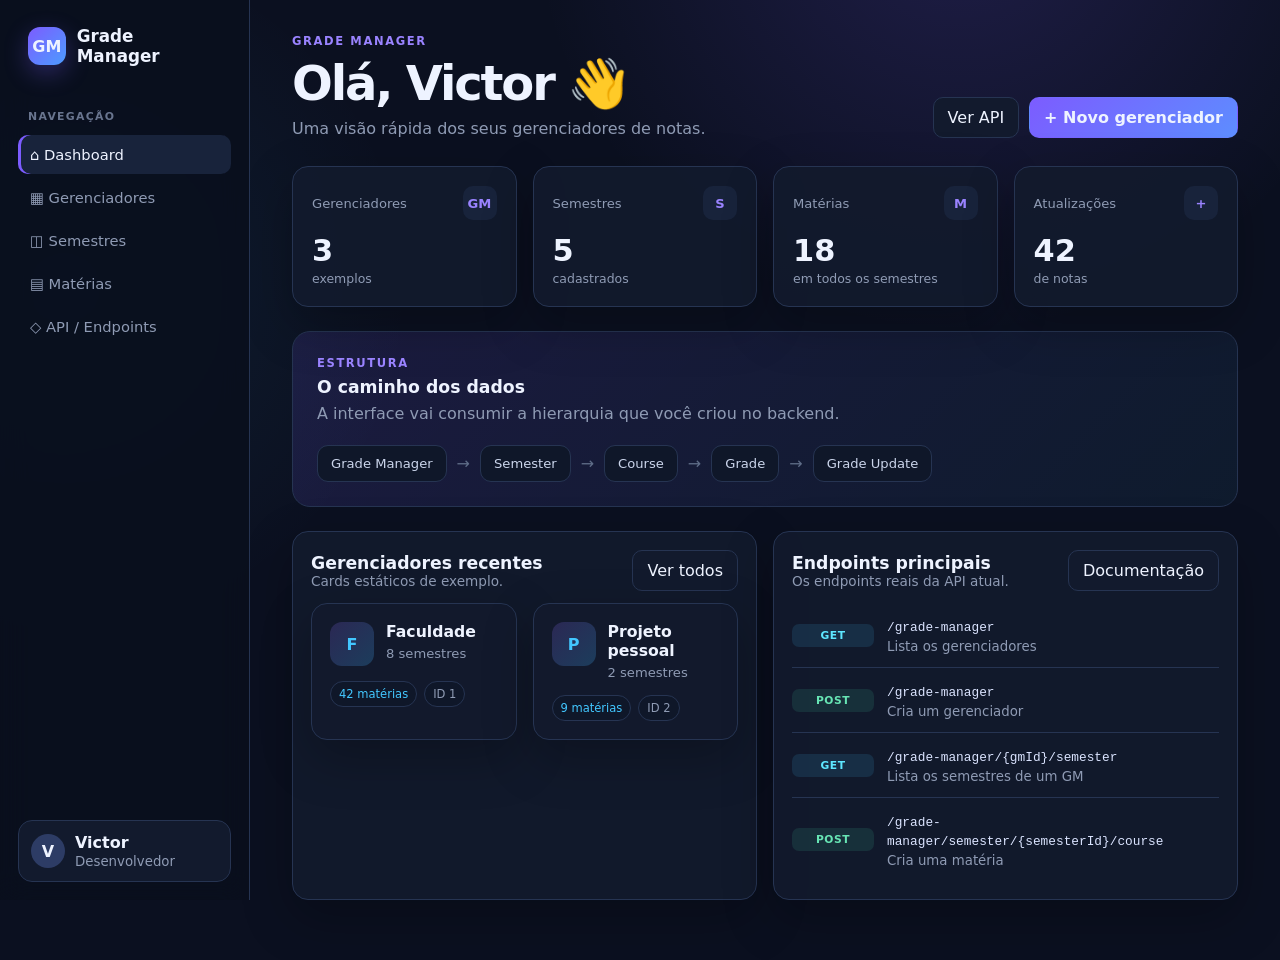
==== src/main/resources/static/index.html @ 91973c08 "feat: Adiciona interface inicial do projeto" ====
<!doctype html>
<html lang="pt-BR">
<head>
    <meta charset="utf-8">
    <meta name="viewport" content="width=device-width,initial-scale=1">
    <title>Grade Manager · Dashboard</title>
    <link rel="stylesheet" href="css/style.css">
</head>
<body>
<div class="app">
    <aside class="sidebar">
        <div class="brand">
            <div class="brand-mark">GM</div>
            <strong>Grade Manager</strong></div>
        <nav class="nav">
            <div class="nav-title">Navegação</div>
            <a class="active" href="index.html">⌂ Dashboard</a>
            <a href="managers.html">▦ Gerenciadores</a>
            <a href="semesters.html">◫ Semestres</a>
            <a href="courses.html">▤ Matérias</a>
            <a href="api.html">◇ API / Endpoints</a>
        </nav>
        <div class="userbox">
            <div class="avatar">V</div>
            <div><strong>Victor</strong><small>Desenvolvedor</small></div>
        </div>
    </aside>
    <main class="main">
        <header class="top">
            <div>
                <div class="eyebrow">Grade Manager</div>
                <h1>Olá, Victor 👋</h1>
                <p class="subtitle">Uma visão rápida dos seus gerenciadores de notas.</p></div>
            <div class="actions">
                <a class="btn" href="api.html">Ver API</a>
                <a class="btn primary" href="managers.html">+
                Novo gerenciador</a></div>
        </header>
        <section class="grid grid-4">
            <div class="card stat">
                <div class="stat-top">Gerenciadores
                    <div class="stat-icon">GM</div>
                </div>
                <strong>3</strong><span>exemplos</span></div>
            <div class="card stat">
                <div class="stat-top">Semestres
                    <div class="stat-icon">S</div>
                </div>
                <strong>5</strong><span>cadastrados</span></div>
            <div class="card stat">
                <div class="stat-top">Matérias
                    <div class="stat-icon">M</div>
                </div>
                <strong>18</strong><span>em todos os semestres</span></div>
            <div class="card stat">
                <div class="stat-top">Atualizações
                    <div class="stat-icon">+</div>
                </div>
                <strong>42</strong><span>de notas</span></div>
        </section>
        <section class="hero section">
            <div class="hero-row">
                <div>
                    <div class="eyebrow">Estrutura</div>
                    <h2>O caminho dos dados</h2>
                    <p class="subtitle">A interface vai consumir a hierarquia que você criou no backend.</p></div>
            </div>
            <div class="flow">
                <span class="flow-item">Grade Manager</span><span class="flow-arrow">→</span>
                <span class="flow-item">Semester</span><span class="flow-arrow">→</span>
                <span class="flow-item">Course</span><span class="flow-arrow">→</span>
                <span class="flow-item">Grade</span><span class="flow-arrow">→</span>
                <span class="flow-item">Grade Update</span>
            </div>
        </section>
        <section class="section grid grid-2">
            <div class="card item-card">
                <div class="section-head">
                    <div><h2>Gerenciadores recentes</h2>
                        <p>Cards estáticos de exemplo.</p></div>
                    <a class="btn" href="managers.html">Ver todos</a></div>
                <div class="grid grid-2">
                    <div class="card item-card">
                        <div class="item-head">
                            <div class="icon">F</div>
                            <div class="item-main"><h3>Faculdade</h3>
                                <p>8 semestres</p></div>
                        </div>
                        <div class="meta"><span class="badge cyan">42 matérias</span><span class="badge">ID 1</span>
                        </div>
                    </div>
                    <div class="card item-card">
                        <div class="item-head">
                            <div class="icon">P</div>
                            <div class="item-main"><h3>Projeto pessoal</h3>
                                <p>2 semestres</p></div>
                        </div>
                        <div class="meta"><span class="badge cyan">9 matérias</span><span class="badge">ID 2</span>
                        </div>
                    </div>
                </div>
            </div>
            <div class="card item-card">
                <div class="section-head">
                    <div><h2>Endpoints principais</h2>
                        <p>Os endpoints reais da API atual.</p></div>
                    <a class="btn" href="api.html">Documentação</a></div>
                <div class="endpoint"><span class="method GET">GET</span>
                    <div><code>/grade-manager</code><small>Lista os gerenciadores</small></div>
                </div>
                <div class="endpoint"><span class="method POST">POST</span>
                    <div><code>/grade-manager</code><small>Cria um gerenciador</small></div>
                </div>
                <div class="endpoint"><span class="method GET">GET</span>
                    <div><code>/grade-manager/{gmId}/semester</code><small>Lista os semestres de um GM</small></div>
                </div>
                <div class="endpoint"><span class="method POST">POST</span>
                    <div><code>/grade-manager/semester/{semesterId}/course</code><small>Cria uma matéria</small></div>
                </div>
            </div>
        </section>
    </main>
</div>
</body>
</html>
---- src/main/resources/static/css/style.css ----
:root {
    --bg: #0b1020;
    --panel: #121a2d;
    --panel-2: #18233b;
    --panel-3: #0f1729;
    --line: #263452;
    --text: #eef3ff;
    --muted: #8f9bb4;
    --primary: #7c5cff;
    --primary-2: #9a83ff;
    --cyan: #42c7ff;
    --green: #45d6a3;
    --yellow: #ffca62;
    --red: #ff6f91;
    --shadow: 0 18px 50px rgba(0, 0, 0, .25);
}

* {
    box-sizing: border-box;
    margin: 0;
    padding: 0
}

html {
    scroll-behavior: smooth
}

body {
    min-height: 100vh;
    background: radial-gradient(circle at 75% -10%, rgba(124, 92, 255, .18), transparent 30%),
    radial-gradient(circle at 5% 30%, rgba(66, 199, 255, .08), transparent 25%),
    var(--bg);
    color: var(--text);
    font-family: Inter, ui-sans-serif, system-ui, -apple-system, "Segoe UI", sans-serif;
}

a {
    text-decoration: none;
    color: inherit
}

button {
    font: inherit
}

.app {
    display: grid;
    grid-template-columns:250px 1fr;
    min-height: 100vh
}

.sidebar {
    position: sticky;
    top: 0;
    height: 100vh;
    padding: 26px 18px;
    border-right: 1px solid var(--line);
    background: rgba(10, 15, 29, .88);
    backdrop-filter: blur(14px);
}

.brand {
    display: flex;
    align-items: center;
    gap: 11px;
    padding: 0 10px 28px
}

.brand-mark {
    width: 38px;
    height: 38px;
    border-radius: 12px;
    display: grid;
    place-items: center;
    background: linear-gradient(135deg, var(--primary), #4c9cff);
    box-shadow: 0 8px 24px rgba(124, 92, 255, .3);
    font-weight: 900;
}

.brand strong {
    font-size: 1.05rem
}

.nav-title {
    color: #69758f;
    text-transform: uppercase;
    letter-spacing: .12em;
    font-size: .68rem;
    font-weight: 800;
    padding: 16px 10px 8px;
}

.nav a {
    display: flex;
    align-items: center;
    gap: 11px;
    padding: 11px 12px;
    margin: 4px 0;
    border-radius: 10px;
    color: var(--muted);
    font-size: .92rem;
    transition: .18s ease;
}

.nav a:hover, .nav a.active {
    color: var(--text);
    background: var(--panel-2)
}

.nav a.active {
    box-shadow: inset 3px 0 var(--primary)
}

.userbox {
    position: absolute;
    bottom: 18px;
    left: 18px;
    right: 18px;
    border: 1px solid var(--line);
    background: var(--panel);
    border-radius: 14px;
    padding: 12px;
    display: flex;
    gap: 10px;
    align-items: center;
}

.avatar {
    width: 34px;
    height: 34px;
    border-radius: 50%;
    background: #2d3c65;
    display: grid;
    place-items: center;
    font-weight: 800
}

.userbox small {
    display: block;
    color: var(--muted);
    margin-top: 2px
}

.main {
    width: 100%;
    max-width: 1500px;
    padding: 34px 42px 60px
}

.top {
    display: flex;
    justify-content: space-between;
    align-items: flex-end;
    gap: 20px;
    margin-bottom: 28px
}

.eyebrow {
    color: var(--primary-2);
    font-size: .72rem;
    font-weight: 900;
    letter-spacing: .14em;
    text-transform: uppercase;
    margin-bottom: 7px
}

h1 {
    font-size: clamp(2rem, 4vw, 3rem);
    letter-spacing: -.045em
}

h2 {
    font-size: 1.08rem
}

h3 {
    font-size: .98rem;
  cursor: default;
}

.subtitle {
    color: var(--muted);
    margin-top: 7px
}

.actions {
    display: flex;
    gap: 10px;
    flex-wrap: wrap
}

.btn {
    border: 1px solid var(--line);
    background: var(--panel);
    color: var(--text);
    padding: 10px 14px;
    border-radius: 10px;
    cursor: pointer
}

.btn:hover {
    background: var(--panel-2)
}

.btn.primary {
    border-color: transparent;
    background: linear-gradient(135deg, var(--primary), #5d8dff);
    font-weight: 800
}

.btn.danger {
    color: var(--red)
}

.grid {
    display: grid;
    gap: 16px
}

.grid-4 {
    grid-template-columns:repeat(4, minmax(0, 1fr))
}

.grid-3 {
    grid-template-columns:repeat(3, minmax(0, 1fr))
}

.grid-2 {
    grid-template-columns:repeat(2, minmax(0, 1fr))
}

.card {
    border: 1px solid var(--line);
    background: rgba(18, 26, 45, .9);
    border-radius: 16px;
    box-shadow: var(--shadow)
}

.stat {
    padding: 19px
}

.stat-top {
    display: flex;
    justify-content: space-between;
    align-items: center;
    color: var(--muted);
    font-size: .82rem
}

.stat-icon {
    width: 34px;
    height: 34px;
    border-radius: 10px;
    display: grid;
    place-items: center;
    background: var(--panel-2);
    color: var(--primary-2);
    font-weight: 900
}

.stat strong {
    display: block;
    font-size: 1.9rem;
    margin-top: 13px
}

.stat span {
    color: var(--muted);
    font-size: .78rem
}

.section {
    margin-top: 24px
}

.section-head {
    display: flex;
    justify-content: space-between;
    align-items: center;
    gap: 15px;
    margin-bottom: 12px
}

.section-head p {
    color: var(--muted);
    font-size: .85rem
}

.hero {
    padding: 24px;
    border-radius: 18px;
    border: 1px solid var(--line);
    background: linear-gradient(135deg, rgba(124, 92, 255, .14), rgba(66, 199, 255, .06));
    margin-bottom: 18px
}

.hero-row {
    display: flex;
    justify-content: space-between;
    align-items: center;
    gap: 20px
}

.flow {
    display: flex;
    align-items: center;
    gap: 10px;
    flex-wrap: wrap;
    margin-top: 22px
}

.flow-item {
    padding: 10px 13px;
    border: 1px solid var(--line);
    background: var(--panel-3);
    border-radius: 11px;
    color: #cbd5eb;
    font-size: .82rem
}

.flow-arrow {
    color: #5f6d88
}

.item-card {
    padding: 18px;
    transition: .18s ease
}

.item-card:hover {
    transform: translateY(-2px);
    border-color: #3c4f78
}

.item-head {
    display: flex;
    justify-content: space-between;
    gap: 12px;
    align-items: flex-start
}

.icon {
    width: 44px;
    height: 44px;
    border-radius: 12px;
    display: grid;
    place-items: center;
    background: linear-gradient(135deg, #2b2854, #1c3d5c);
    color: var(--cyan);
    font-weight: 900
}

.item-main {
    flex: 1
}

.item-main p {
    color: var(--muted);
    font-size: .82rem;
    margin-top: 5px
}

.meta {
    display: flex;
    gap: 7px;
    flex-wrap: wrap;
    margin-top: 15px
}

.badge {
    display: inline-flex;
    align-items: center;
    gap: 5px;
    padding: 5px 8px;
    border-radius: 999px;
    background: var(--panel-3);
    border: 1px solid var(--line);
    color: var(--muted);
    font-size: .72rem
}

.badge.green {
    color: var(--green)
}

.badge.yellow {
    color: var(--yellow)
}

.badge.cyan {
    color: var(--cyan)
}

.card-footer {
    display: flex;
    justify-content: flex-end;
    gap: 8px;
    margin-top: 16px
}

.table-wrap {
    overflow: auto
}

table {
    width: 100%;
    border-collapse: collapse
}

th, td {
    padding: 13px 14px;
    border-bottom: 1px solid var(--line);
    text-align: left;
    font-size: .83rem
}

th {
    color: #71809c;
    font-size: .7rem;
    text-transform: uppercase;
    letter-spacing: .09em
}

td {
    color: #d7def0
}

tr:last-child td {
    border-bottom: 0
}

.endpoint {
    display: grid;
    grid-template-columns:82px 1fr auto;
    gap: 13px;
    align-items: center;
    padding: 13px 0;
    border-bottom: 1px solid var(--line)
}

.endpoint:last-child {
    border-bottom: 0
}

.method {
    display: inline-grid;
    place-items: center;
    border-radius: 7px;
    padding: 5px 7px;
    font-size: .67rem;
    font-weight: 900;
    letter-spacing: .05em
}

.GET {
    color: #5ee7ff;
    background: rgba(66, 199, 255, .12)
}

.POST {
    color: #67e5b4;
    background: rgba(69, 214, 163, .12)
}

.PUT {
    color: #ffd36b;
    background: rgba(255, 202, 98, .12)
}

.DELETE {
    color: #ff8aa7;
    background: rgba(255, 111, 145, .12)
}

.endpoint code {
    font-family: ui-monospace, SFMono-Regular, Consolas, monospace;
    color: #dbe4ff;
    font-size: .8rem
}

.endpoint small {
    display: block;
    color: var(--muted);
    margin-top: 4px
}

.api-layout {
    display: grid;
    grid-template-columns:1.35fr .9fr;
    gap: 16px
}

.code {
    background: #080d18;
    border: 1px solid var(--line);
    border-radius: 12px;
    padding: 16px;
    overflow: auto;
    color: #c9d6f0;
    font: 12px/1.65 ui-monospace, SFMono-Regular, Consolas, monospace;
}

.grade-grid {
    display: grid;
    grid-template-columns:repeat(2, 1fr);
    gap: 12px;
    margin-top: 18px
}

.grade {
    padding: 15px;
    border: 1px solid var(--line);
    background: var(--panel-3);
    border-radius: 13px
}

.grade small {
    color: var(--muted)
}

.grade strong {
    display: block;
    font-size: 1.8rem;
    margin-top: 6px
}

.update {
    display: flex;
    align-items: center;
    gap: 12px;
    padding: 12px 0;
    border-bottom: 1px solid var(--line)
}

.update:last-child {
    border-bottom: 0
}

.update-main {
    flex: 1
}

.update-main small {
    display: block;
    color: var(--muted);
    margin-top: 3px
}

.update-value {
    color: var(--green);
    font-weight: 900
}

.empty {
    padding: 35px;
    text-align: center;
    border: 1px dashed var(--line);
    border-radius: 14px;
    color: var(--muted)
}

.breadcrumb {
    color: var(--muted);
    font-size: .8rem;
    margin-bottom: 13px
}

.breadcrumb a:hover {
    color: var(--text)
}

@media (max-width: 1100px) {
    .grid-4 {
        grid-template-columns:repeat(2, 1fr)
    }

    .grid-3 {
        grid-template-columns:repeat(2, 1fr)
    }

    .api-layout {
        grid-template-columns:1fr
    }
}

@media (max-width: 760px) {
    .app {
        display: block
    }

    .sidebar {
        position: relative;
        height: auto;
        border-right: 0;
        border-bottom: 1px solid var(--line)
    }

    .nav {
        display: flex;
        overflow: auto;
        gap: 5px
    }

    .nav-title, .userbox {
        display: none
    }

    .nav a {
        white-space: nowrap
    }

    .main {
        padding: 24px 18px 45px
    }

    .top, .hero-row {
        align-items: flex-start;
        flex-direction: column
    }

    .grid-4, .grid-3, .grid-2 {
        grid-template-columns:1fr
    }

    .endpoint {
        grid-template-columns:62px 1fr
    }

    .endpoint .btn {
        grid-column: 2
    }
}

summary{
    cursor: pointer;
}
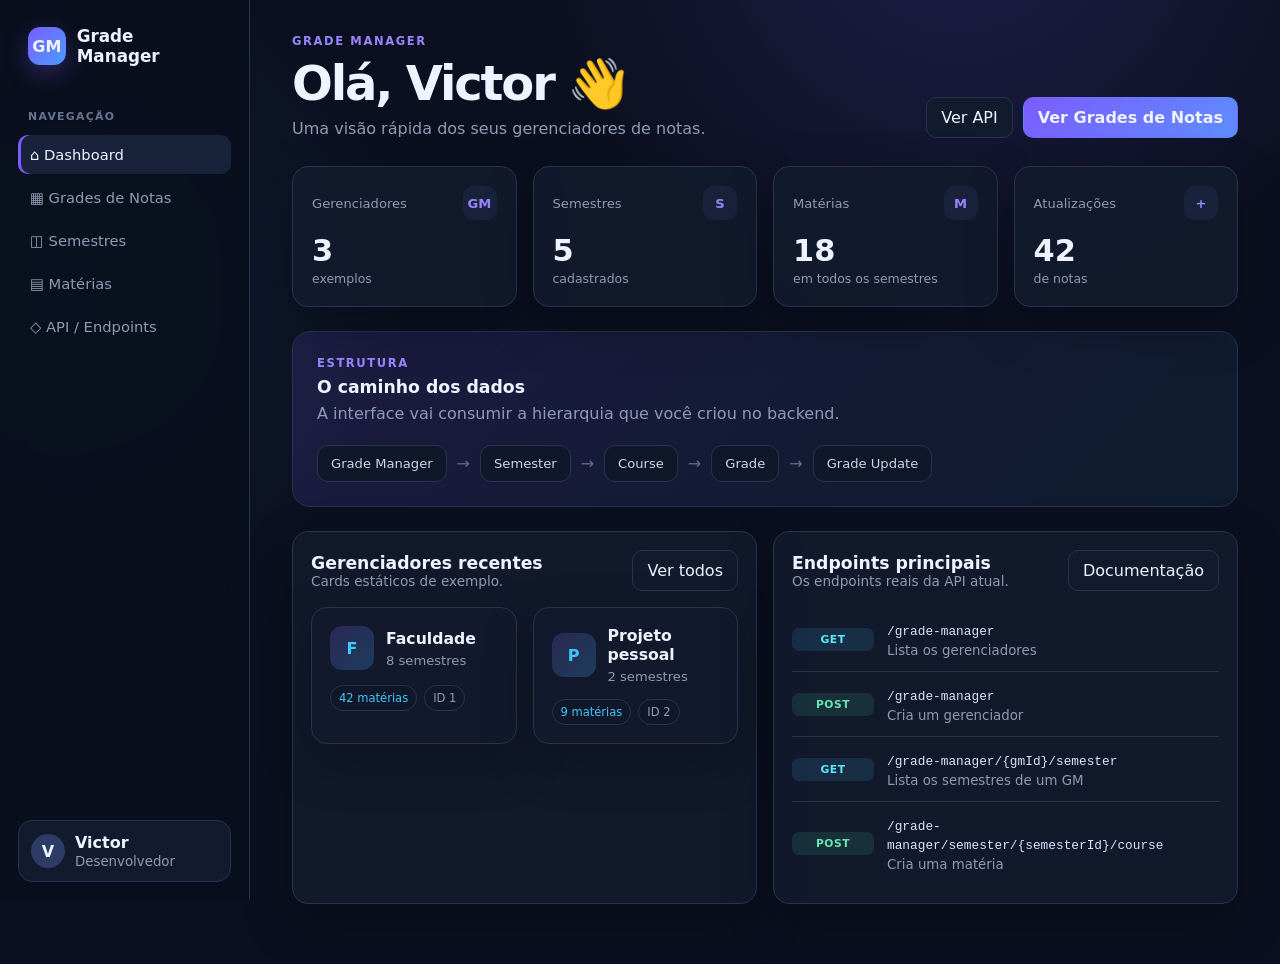
==== commit d94622da: "feat: Adiciona relação do front com as rotas GET da API" ====
--- a/src/main/resources/static/index.html
+++ b/src/main/resources/static/index.html
@@ -15,7 +15,7 @@
         <nav class="nav">
             <div class="nav-title">Navegação</div>
             <a class="active" href="index.html">⌂ Dashboard</a>
-            <a href="managers.html">▦ Gerenciadores</a>
+            <a href="managers.html">▦ Grades de Notas</a>
             <a href="semesters.html">◫ Semestres</a>
             <a href="courses.html">▤ Matérias</a>
             <a href="api.html">◇ API / Endpoints</a>
@@ -33,8 +33,9 @@
                 <p class="subtitle">Uma visão rápida dos seus gerenciadores de notas.</p></div>
             <div class="actions">
                 <a class="btn" href="api.html">Ver API</a>
-                <a class="btn primary" href="managers.html">+
-                Novo gerenciador</a></div>
+                <a class="btn primary" href="managers.html">
+                    Ver Grades de Notas</a>
+            </div>
         </header>
         <section class="grid grid-4">
             <div class="card stat">
--- a/src/main/resources/static/css/style.css
+++ b/src/main/resources/static/css/style.css
@@ -196,11 +196,13 @@
     color: var(--text);
     padding: 10px 14px;
     border-radius: 10px;
-    cursor: pointer
+    cursor: pointer;
+    transition: 0.2s;
 }
 
 .btn:hover {
-    background: var(--panel-2)
+    background: var(--panel-2);
+    transform: scale(1.04);
 }
 
 .btn.primary {
@@ -234,7 +236,7 @@
     border: 1px solid var(--line);
     background: rgba(18, 26, 45, .9);
     border-radius: 16px;
-    box-shadow: var(--shadow)
+    box-shadow: var(--shadow);
 }
 
 .stat {
@@ -280,7 +282,7 @@
     justify-content: space-between;
     align-items: center;
     gap: 15px;
-    margin-bottom: 12px
+    margin-bottom: 16px
 }
 
 .section-head p {
@@ -338,7 +340,8 @@
     display: flex;
     justify-content: space-between;
     gap: 12px;
-    align-items: flex-start
+    align-items: center;
+    width: 100%;
 }
 
 .icon {
@@ -366,7 +369,8 @@
     display: flex;
     gap: 7px;
     flex-wrap: wrap;
-    margin-top: 15px
+    margin-top: 15px;
+    width: 100%;
 }
 
 .badge {
@@ -397,7 +401,8 @@
     display: flex;
     justify-content: flex-end;
     gap: 8px;
-    margin-top: 16px
+    margin-top: 16px;
+    width: 100%;
 }
 
 .table-wrap {
@@ -539,7 +544,7 @@
 }
 
 .update-main {
-    flex: 1
+    flex: 1;
 }
 
 .update-main small {
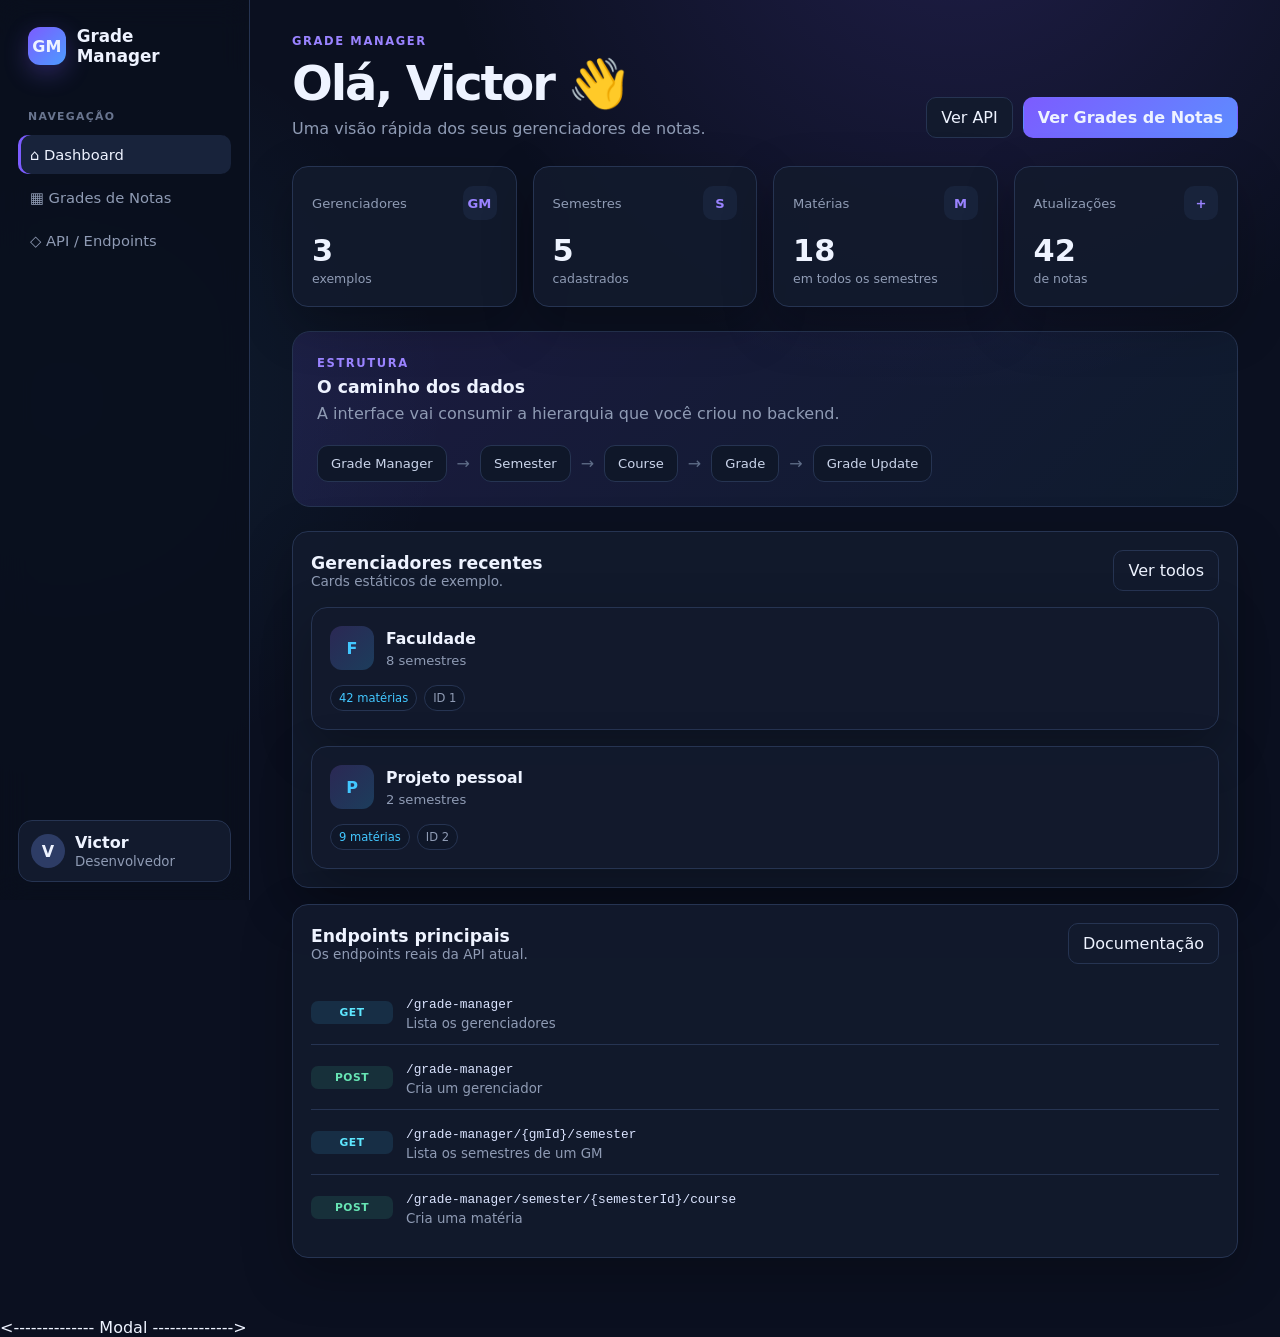
==== commit 51de13bb: "feat: Adiciona operações de banco integradas com a API e site" ====
--- a/src/main/resources/static/index.html
+++ b/src/main/resources/static/index.html
@@ -16,8 +16,6 @@
             <div class="nav-title">Navegação</div>
             <a class="active" href="index.html">⌂ Dashboard</a>
             <a href="managers.html">▦ Grades de Notas</a>
-            <a href="semesters.html">◫ Semestres</a>
-            <a href="courses.html">▤ Matérias</a>
             <a href="api.html">◇ API / Endpoints</a>
         </nav>
         <div class="userbox">
@@ -121,6 +119,10 @@
             </div>
         </section>
     </main>
+
+    <-------------- Modal -------------->
+
+
 </div>
 </body>
 </html>
--- a/src/main/resources/static/css/style.css
+++ b/src/main/resources/static/css/style.css
@@ -200,6 +200,11 @@
     transition: 0.2s;
 }
 
+#btn-back{
+    display: inline-block;
+    margin-bottom: 20px;
+}
+
 .btn:hover {
     background: var(--panel-2);
     transform: scale(1.04);
@@ -229,7 +234,7 @@
 }
 
 .grid-2 {
-    grid-template-columns:repeat(2, minmax(0, 1fr))
+    grid-template-columns:repeat(1, minmax(0, 1fr))
 }
 
 .card {
@@ -641,3 +646,110 @@
 summary{
     cursor: pointer;
 }
+
+.modal-overlay {
+    position: fixed;
+    inset: 0;
+    display: flex;
+    align-items: center;
+    justify-content: center;
+    padding: 20px;
+
+    background: rgba(5, 8, 18, .72);
+    backdrop-filter: blur(6px);
+
+    z-index: 1000;
+}
+
+.modal {
+    width: 100%;
+    max-width: 480px;
+
+    border: 1px solid var(--line);
+    border-radius: 16px;
+    background: var(--panel);
+    box-shadow: var(--shadow);
+
+    padding: 24px;
+}
+
+.modal-header {
+    display: flex;
+    align-items: flex-start;
+    justify-content: space-between;
+    gap: 20px;
+
+    margin-bottom: 24px;
+}
+
+.modal-header .eyebrow {
+    margin-bottom: 5px;
+}
+
+.modal-close {
+    border: 0;
+    background: transparent;
+    color: var(--muted);
+
+    font-size: 1.7rem;
+    line-height: 1;
+
+    cursor: pointer;
+    transition: .18s ease;
+}
+
+.modal-close:hover {
+    color: var(--text);
+    transform: scale(1.1);
+}
+
+.form-group {
+    display: flex;
+    flex-direction: column;
+    margin-top: 5px;
+    gap: 8px;
+}
+
+.form-group label {
+    color: var(--text);
+    font-size: .85rem;
+    font-weight: 700;
+}
+
+.form-group input {
+    width: 100%;
+
+    border: 1px solid var(--line);
+    border-radius: 10px;
+
+    background: var(--panel-3);
+    color: var(--text);
+
+    padding: 11px 13px;
+
+    font: inherit;
+
+    outline: none;
+    transition: .18s ease;
+}
+
+.form-group input::placeholder {
+    color: var(--muted);
+}
+
+.form-group input:focus {
+    border-color: var(--primary);
+    box-shadow: 0 0 0 3px rgba(124, 92, 255, .12);
+}
+
+.modal-actions {
+    display: flex;
+    justify-content: flex-end;
+    gap: 10px;
+
+    margin-top: 24px;
+}
+
+.hidden {
+    display: none;
+}
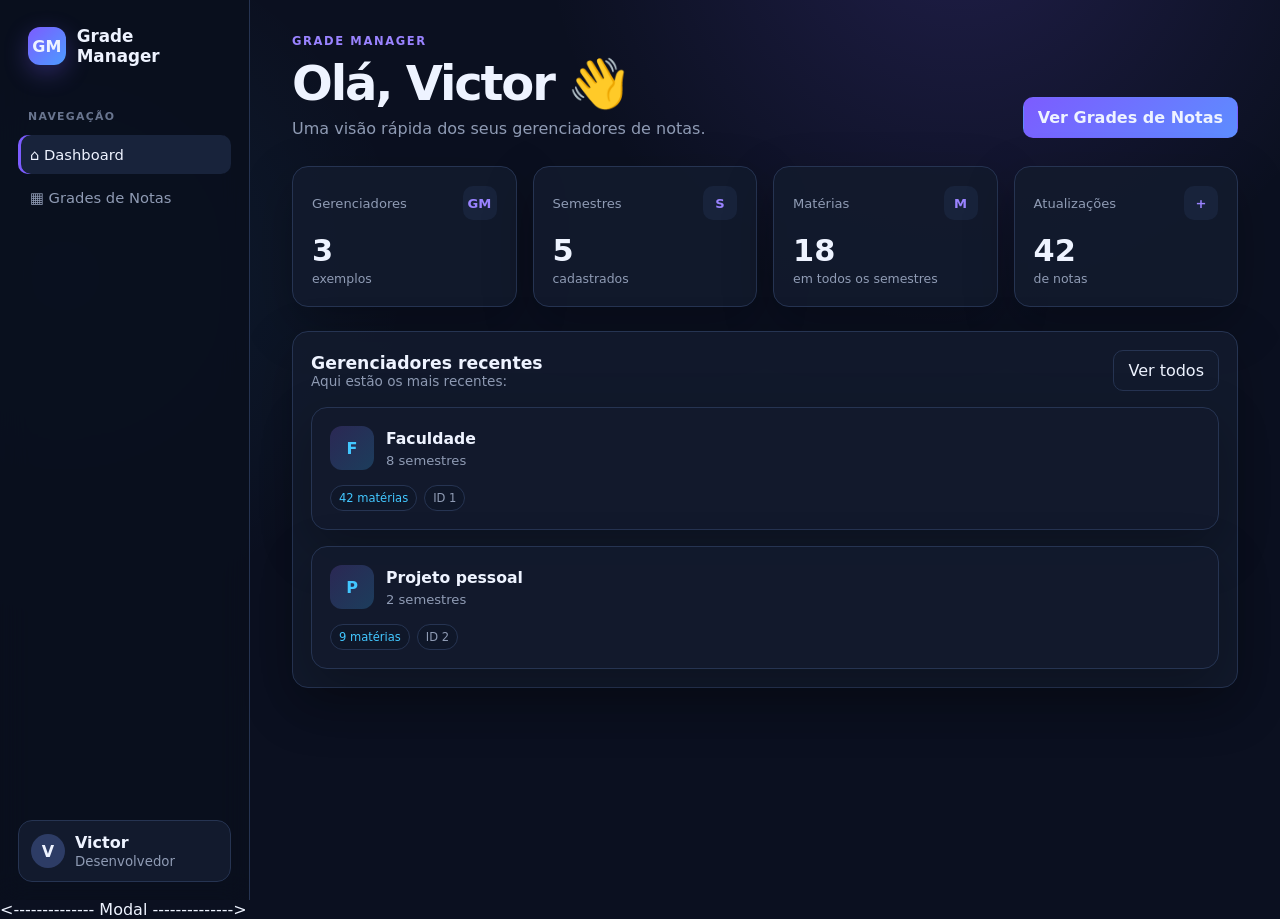
==== commit 2a42b18e: "refactor: Remove elementos desnecessários do site" ====
--- a/src/main/resources/static/index.html
+++ b/src/main/resources/static/index.html
@@ -16,7 +16,6 @@
             <div class="nav-title">Navegação</div>
             <a class="active" href="index.html">⌂ Dashboard</a>
             <a href="managers.html">▦ Grades de Notas</a>
-            <a href="api.html">◇ API / Endpoints</a>
         </nav>
         <div class="userbox">
             <div class="avatar">V</div>
@@ -30,7 +29,6 @@
                 <h1>Olá, Victor 👋</h1>
                 <p class="subtitle">Uma visão rápida dos seus gerenciadores de notas.</p></div>
             <div class="actions">
-                <a class="btn" href="api.html">Ver API</a>
                 <a class="btn primary" href="managers.html">
                     Ver Grades de Notas</a>
             </div>
@@ -57,26 +55,27 @@
                 </div>
                 <strong>42</strong><span>de notas</span></div>
         </section>
-        <section class="hero section">
-            <div class="hero-row">
-                <div>
-                    <div class="eyebrow">Estrutura</div>
-                    <h2>O caminho dos dados</h2>
-                    <p class="subtitle">A interface vai consumir a hierarquia que você criou no backend.</p></div>
-            </div>
-            <div class="flow">
-                <span class="flow-item">Grade Manager</span><span class="flow-arrow">→</span>
-                <span class="flow-item">Semester</span><span class="flow-arrow">→</span>
-                <span class="flow-item">Course</span><span class="flow-arrow">→</span>
-                <span class="flow-item">Grade</span><span class="flow-arrow">→</span>
-                <span class="flow-item">Grade Update</span>
-            </div>
-        </section>
+<!--        <section class="hero section">-->
+<!--            <div class="hero-row">-->
+<!--                <div>-->
+<!--                    <div class="eyebrow">Estrutura</div>-->
+<!--                    <h2>O caminho dos dados</h2>-->
+<!--                    <p class="subtitle">A interface vai consumir a hierarquia que você criou no backend.</p></div>-->
+<!--            </div>-->
+<!--            <div class="flow">-->
+<!--                <span class="flow-item">Grade Manager</span><span class="flow-arrow">→</span>-->
+<!--                <span class="flow-item">Semester</span><span class="flow-arrow">→</span>-->
+<!--                <span class="flow-item">Course</span><span class="flow-arrow">→</span>-->
+<!--                <span class="flow-item">Grade</span><span class="flow-arrow">→</span>-->
+<!--                <span class="flow-item">Grade Update</span>-->
+<!--            </div>-->
+<!--        </section>-->
         <section class="section grid grid-2">
             <div class="card item-card">
                 <div class="section-head">
                     <div><h2>Gerenciadores recentes</h2>
-                        <p>Cards estáticos de exemplo.</p></div>
+                        <p>Aqui estão os mais recentes:</p>
+                    </div>
                     <a class="btn" href="managers.html">Ver todos</a></div>
                 <div class="grid grid-2">
                     <div class="card item-card">
@@ -99,24 +98,23 @@
                     </div>
                 </div>
             </div>
-            <div class="card item-card">
-                <div class="section-head">
-                    <div><h2>Endpoints principais</h2>
-                        <p>Os endpoints reais da API atual.</p></div>
-                    <a class="btn" href="api.html">Documentação</a></div>
-                <div class="endpoint"><span class="method GET">GET</span>
-                    <div><code>/grade-manager</code><small>Lista os gerenciadores</small></div>
-                </div>
-                <div class="endpoint"><span class="method POST">POST</span>
-                    <div><code>/grade-manager</code><small>Cria um gerenciador</small></div>
-                </div>
-                <div class="endpoint"><span class="method GET">GET</span>
-                    <div><code>/grade-manager/{gmId}/semester</code><small>Lista os semestres de um GM</small></div>
-                </div>
-                <div class="endpoint"><span class="method POST">POST</span>
-                    <div><code>/grade-manager/semester/{semesterId}/course</code><small>Cria uma matéria</small></div>
-                </div>
-            </div>
+<!--            <div class="card item-card">-->
+<!--                <div class="section-head">-->
+<!--                    <div><h2>Endpoints principais</h2>-->
+<!--                        <p>Os endpoints reais da API atual.</p></div>-->
+<!--                <div class="endpoint"><span class="method GET">GET</span>-->
+<!--                    <div><code>/grade-manager</code><small>Lista os gerenciadores</small></div>-->
+<!--                </div>-->
+<!--                <div class="endpoint"><span class="method POST">POST</span>-->
+<!--                    <div><code>/grade-manager</code><small>Cria um gerenciador</small></div>-->
+<!--                </div>-->
+<!--                <div class="endpoint"><span class="method GET">GET</span>-->
+<!--                    <div><code>/grade-manager/{gmId}/semester</code><small>Lista os semestres de um GM</small></div>-->
+<!--                </div>-->
+<!--                <div class="endpoint"><span class="method POST">POST</span>-->
+<!--                    <div><code>/grade-manager/semester/{semesterId}/course</code><small>Cria uma matéria</small></div>-->
+<!--                </div>-->
+<!--            </div>-->
         </section>
     </main>
 
